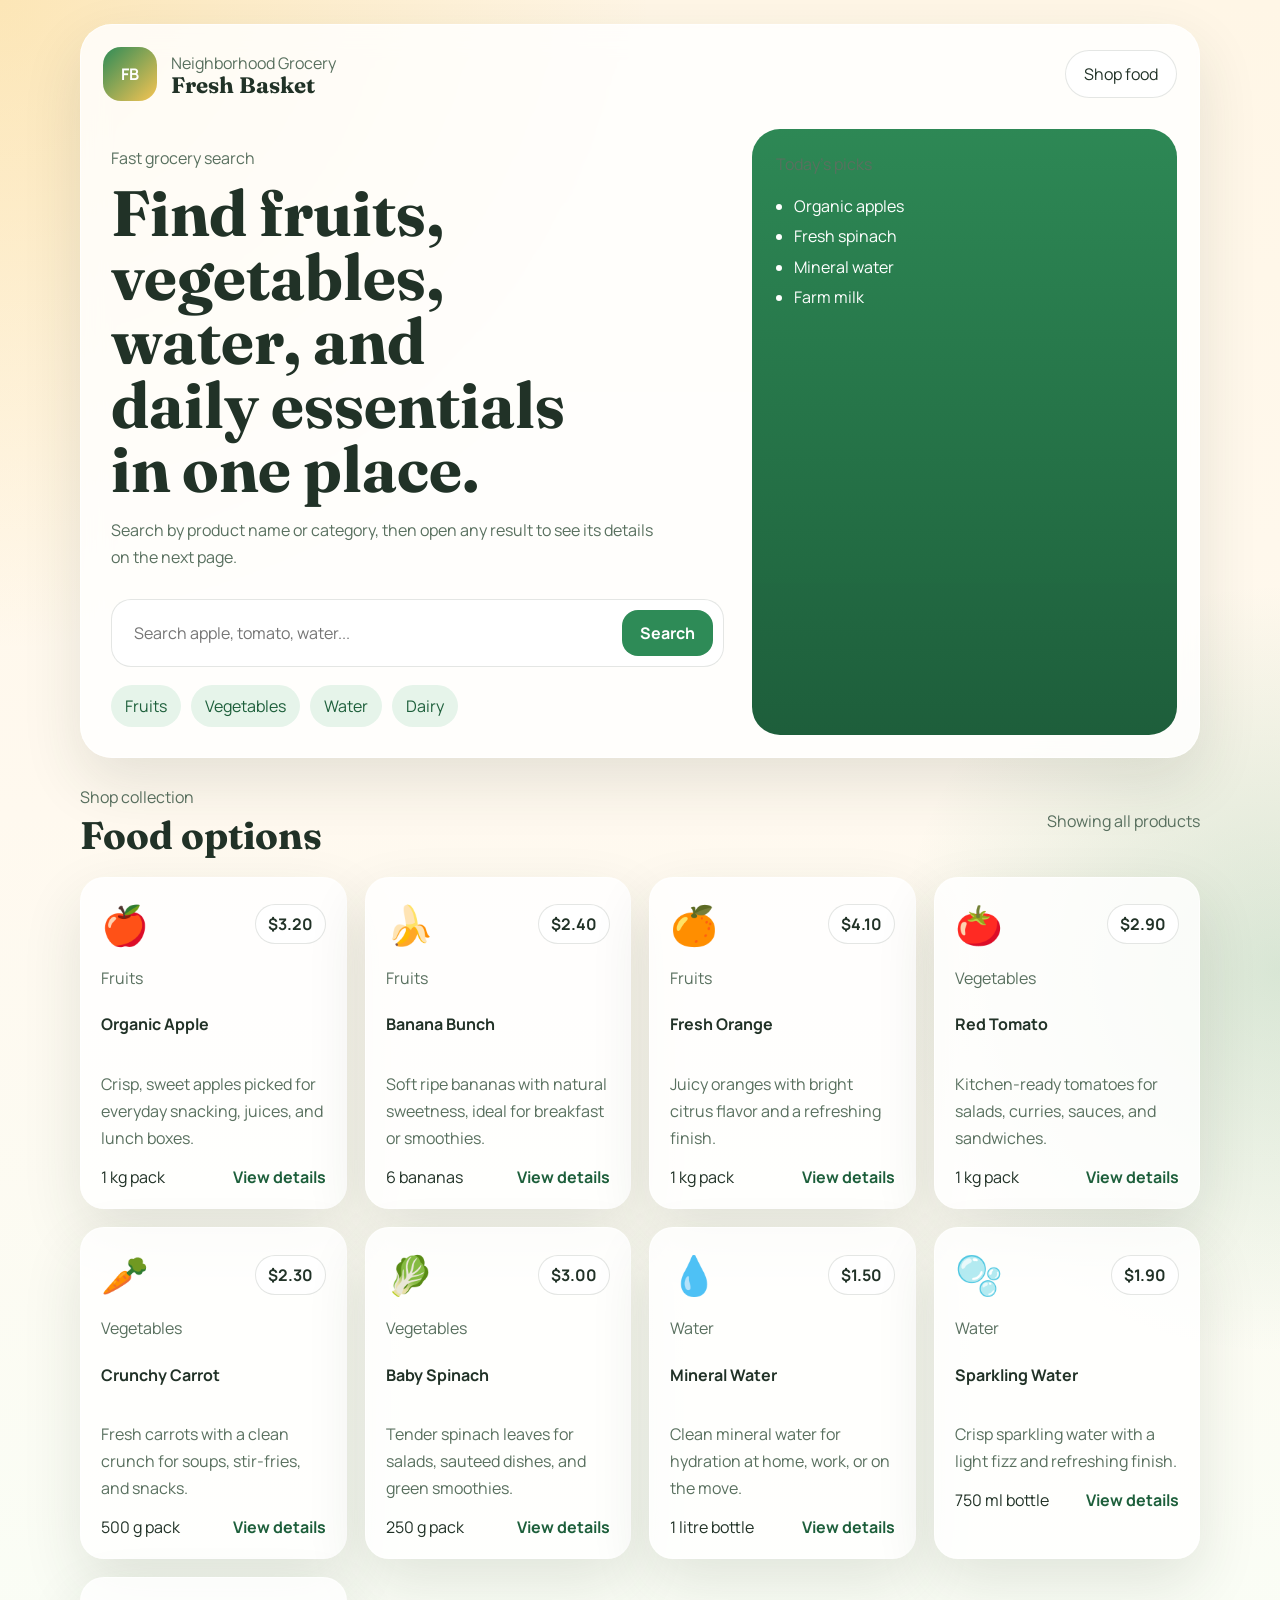
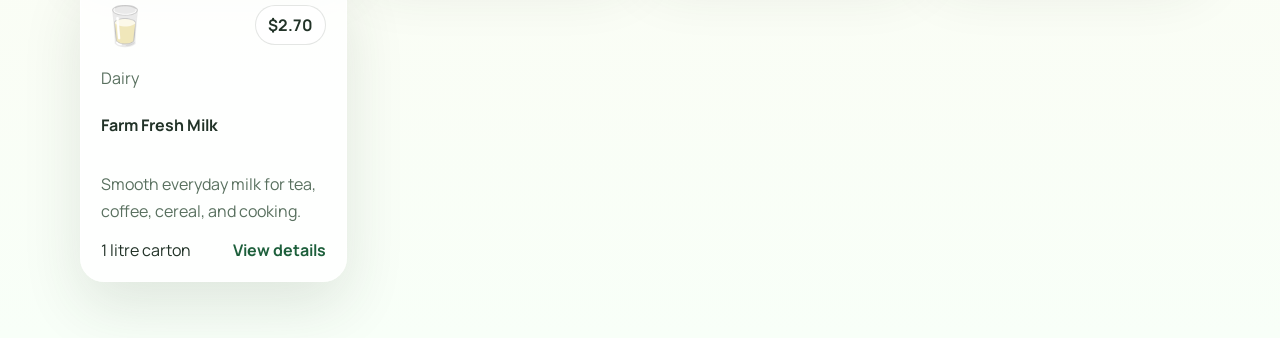
==== index.html @ c566b87c "Add two-page grocery shopping website" ====
<!DOCTYPE html>
<html lang="en">
<head>
  <meta charset="UTF-8">
  <meta name="viewport" content="width=device-width, initial-scale=1.0">
  <title>Fresh Basket Grocery</title>
  <link rel="preconnect" href="https://fonts.googleapis.com">
  <link rel="preconnect" href="https://fonts.gstatic.com" crossorigin>
  <link href="https://fonts.googleapis.com/css2?family=Fraunces:wght@600;700&family=Manrope:wght@400;500;700&display=swap" rel="stylesheet">
  <link rel="stylesheet" href="styles.css">
</head>
<body data-page="home">
  <div class="page-shell">
    <header class="hero">
      <nav class="topbar">
        <div class="brand">
          <span class="brand-mark">FB</span>
          <div>
            <p class="brand-kicker">Neighborhood Grocery</p>
            <h1>Fresh Basket</h1>
          </div>
        </div>
        <a class="top-link" href="#catalog">Shop food</a>
      </nav>

      <section class="hero-grid">
        <div class="hero-copy">
          <p class="eyebrow">Fast grocery search</p>
          <h2>Find fruits, vegetables, water, and daily essentials in one place.</h2>
          <p class="hero-text">
            Search by product name or category, then open any result to see its details on the next page.
          </p>

          <form id="search-form" class="search-panel">
            <label class="visually-hidden" for="search-input">Search products</label>
            <input id="search-input" name="search" type="search" placeholder="Search apple, tomato, water..." autocomplete="off">
            <button type="submit">Search</button>
          </form>

          <div class="chips" aria-label="Popular filters">
            <button class="chip" type="button" data-filter="fruits">Fruits</button>
            <button class="chip" type="button" data-filter="vegetables">Vegetables</button>
            <button class="chip" type="button" data-filter="water">Water</button>
            <button class="chip" type="button" data-filter="dairy">Dairy</button>
          </div>
        </div>

        <aside class="hero-card">
          <p class="card-label">Today&apos;s picks</p>
          <ul>
            <li>Organic apples</li>
            <li>Fresh spinach</li>
            <li>Mineral water</li>
            <li>Farm milk</li>
          </ul>
        </aside>
      </section>
    </header>

    <main id="catalog" class="catalog-section">
      <div class="section-head">
        <div>
          <p class="eyebrow">Shop collection</p>
          <h3>Food options</h3>
        </div>
        <p id="results-summary" class="results-summary">Showing all products</p>
      </div>

      <section id="results" class="product-grid" aria-live="polite"></section>
    </main>
  </div>

  <script src="app.js"></script>
</body>
</html>
---- styles.css ----
:root {
  --bg: #fff9ef;
  --surface: rgba(255, 255, 255, 0.82);
  --surface-strong: #ffffff;
  --text: #213227;
  --muted: #59705f;
  --line: rgba(33, 50, 39, 0.12);
  --accent: #2e8b57;
  --accent-dark: #1d5f3b;
  --accent-soft: #e6f4ea;
  --warm: #f6c453;
  --shadow: 0 24px 60px rgba(40, 55, 42, 0.12);
}

* {
  box-sizing: border-box;
}

html {
  scroll-behavior: smooth;
}

body {
  margin: 0;
  min-height: 100vh;
  font-family: "Manrope", sans-serif;
  color: var(--text);
  background:
    radial-gradient(circle at top left, rgba(246, 196, 83, 0.32), transparent 28%),
    radial-gradient(circle at right center, rgba(46, 139, 87, 0.18), transparent 24%),
    linear-gradient(180deg, #fff6e6 0%, var(--bg) 42%, #f8fff8 100%);
}

a {
  color: inherit;
  text-decoration: none;
}

button,
input {
  font: inherit;
}

.page-shell {
  width: min(1120px, calc(100% - 32px));
  margin: 0 auto;
  padding: 24px 0 56px;
}

.hero,
.detail-card {
  background: var(--surface);
  border: 1px solid rgba(255, 255, 255, 0.72);
  backdrop-filter: blur(14px);
  box-shadow: var(--shadow);
}

.hero {
  border-radius: 32px;
  padding: 22px;
}

.topbar,
.hero-grid,
.section-head {
  display: flex;
  gap: 20px;
}

.topbar,
.section-head {
  align-items: center;
  justify-content: space-between;
}

.brand {
  display: flex;
  align-items: center;
  gap: 14px;
}

.brand-mark {
  display: inline-grid;
  place-items: center;
  width: 54px;
  height: 54px;
  border-radius: 18px;
  background: linear-gradient(135deg, var(--accent), var(--warm));
  color: #fff;
  font-weight: 700;
}

.brand-kicker,
.eyebrow,
.card-label,
.product-meta,
.results-summary {
  margin: 0;
  color: var(--muted);
}

.brand h1,
.hero-copy h2,
.section-head h3,
.detail-card h2 {
  margin: 0;
  font-family: "Fraunces", serif;
  line-height: 1;
}

.brand h1 {
  font-size: 1.4rem;
}

.top-link,
.back-link {
  padding: 12px 18px;
  border-radius: 999px;
  background: #fff;
  border: 1px solid var(--line);
}

.hero-grid {
  margin-top: 28px;
  align-items: stretch;
}

.hero-copy,
.hero-card {
  border-radius: 28px;
}

.hero-copy {
  flex: 1.3;
  padding: 18px 8px 8px;
}

.hero-copy h2 {
  font-size: clamp(2.4rem, 5vw, 4.8rem);
  margin-top: 12px;
  max-width: 11ch;
}

.hero-text {
  max-width: 56ch;
  color: var(--muted);
  line-height: 1.7;
}

.search-panel {
  display: flex;
  gap: 12px;
  margin-top: 28px;
  padding: 10px;
  border-radius: 20px;
  background: var(--surface-strong);
  border: 1px solid var(--line);
}

.search-panel input {
  flex: 1;
  min-width: 0;
  border: 0;
  outline: none;
  background: transparent;
  padding: 10px 12px;
}

.search-panel button,
.chip,
.detail-cta {
  border: 0;
  cursor: pointer;
  transition: transform 140ms ease, background 140ms ease;
}

.search-panel button,
.detail-cta {
  padding: 12px 18px;
  border-radius: 16px;
  background: var(--accent);
  color: #fff;
  font-weight: 700;
}

.search-panel button:hover,
.chip:hover,
.detail-cta:hover,
.product-card:hover {
  transform: translateY(-2px);
}

.chips {
  display: flex;
  flex-wrap: wrap;
  gap: 10px;
  margin-top: 18px;
}

.chip {
  padding: 10px 14px;
  border-radius: 999px;
  background: var(--accent-soft);
  color: var(--accent-dark);
}

.hero-card {
  flex: 0.8;
  padding: 24px;
  background:
    linear-gradient(180deg, rgba(46, 139, 87, 0.94), rgba(29, 95, 59, 0.95)),
    #21543a;
  color: #fff;
}

.hero-card ul {
  margin: 16px 0 0;
  padding-left: 18px;
  line-height: 1.9;
}

.catalog-section {
  padding-top: 28px;
}

.section-head h3 {
  font-size: clamp(1.8rem, 3vw, 2.6rem);
  margin-top: 8px;
}

.product-grid {
  display: grid;
  grid-template-columns: repeat(auto-fit, minmax(220px, 1fr));
  gap: 18px;
  margin-top: 22px;
}

.product-card {
  display: flex;
  flex-direction: column;
  gap: 14px;
  padding: 20px;
  border-radius: 24px;
  background: var(--surface);
  border: 1px solid rgba(255, 255, 255, 0.7);
  box-shadow: var(--shadow);
}

.product-emoji,
.detail-emoji {
  font-size: 2.4rem;
}

.product-title-row,
.detail-top {
  display: flex;
  align-items: center;
  justify-content: space-between;
  gap: 12px;
}

.product-title-row h4,
.detail-info h2 {
  margin: 0;
  font-size: 1.25rem;
}

.price-badge,
.detail-price {
  padding: 8px 12px;
  border-radius: 999px;
  background: #fff;
  border: 1px solid var(--line);
  font-weight: 700;
}

.product-card p,
.detail-copy {
  margin: 0;
  color: var(--muted);
  line-height: 1.7;
}

.product-footer,
.detail-facts {
  display: flex;
  align-items: center;
  justify-content: space-between;
  gap: 12px;
}

.view-link {
  color: var(--accent-dark);
  font-weight: 700;
}

.detail-shell {
  display: grid;
  gap: 20px;
  align-content: start;
  min-height: 100vh;
  padding-top: 42px;
}

.detail-header {
  display: flex;
  align-items: center;
  justify-content: space-between;
  gap: 12px;
}

.detail-card {
  border-radius: 32px;
  padding: 32px;
}

.detail-grid {
  display: grid;
  grid-template-columns: 180px 1fr;
  gap: 24px;
  align-items: start;
}

.detail-visual {
  display: grid;
  place-items: center;
  min-height: 180px;
  border-radius: 28px;
  background: linear-gradient(135deg, rgba(46, 139, 87, 0.12), rgba(246, 196, 83, 0.25));
}

.detail-emoji {
  font-size: 5rem;
}

.detail-info {
  display: grid;
  gap: 18px;
}

.fact-pill {
  padding: 10px 14px;
  border-radius: 999px;
  background: var(--accent-soft);
  color: var(--accent-dark);
}

.empty-state {
  padding: 36px 20px;
  border-radius: 24px;
  text-align: center;
  background: rgba(255, 255, 255, 0.72);
  border: 1px dashed var(--line);
}

.visually-hidden {
  position: absolute;
  width: 1px;
  height: 1px;
  padding: 0;
  margin: -1px;
  overflow: hidden;
  clip: rect(0, 0, 0, 0);
  white-space: nowrap;
  border: 0;
}

@media (max-width: 780px) {
  .topbar,
  .hero-grid,
  .section-head,
  .detail-grid,
  .detail-header,
  .product-footer,
  .detail-top,
  .detail-facts {
    flex-direction: column;
    align-items: flex-start;
  }

  .detail-grid {
    grid-template-columns: 1fr;
  }

  .page-shell {
    width: min(100% - 20px, 1120px);
  }

  .hero {
    padding: 18px;
  }

  .search-panel {
    flex-direction: column;
  }

  .search-panel button,
  .detail-cta,
  .top-link,
  .back-link {
    width: 100%;
    text-align: center;
  }
}
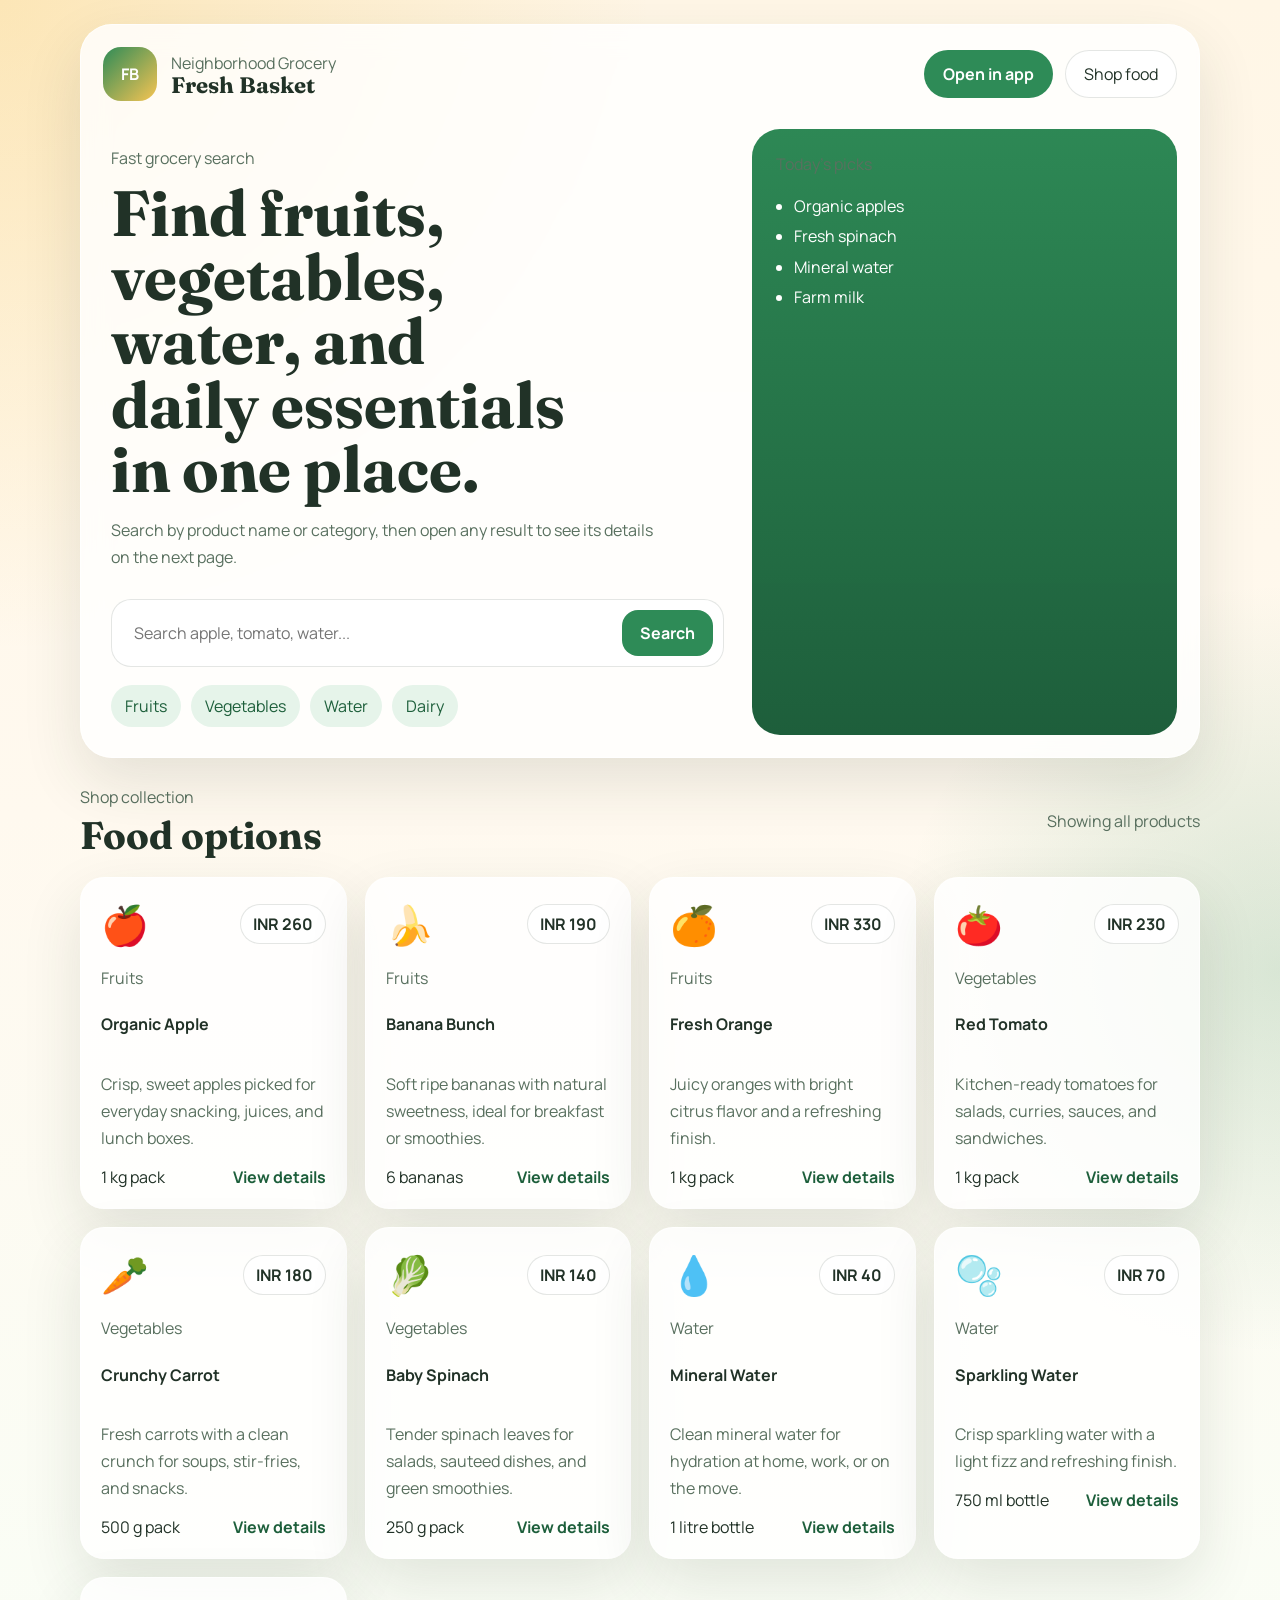
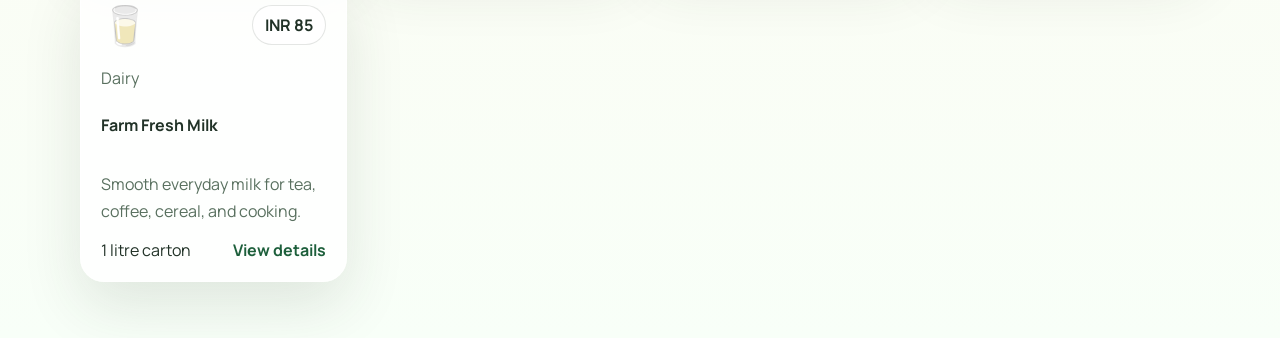
==== commit cd4b620e: "Add INR pricing and AppsFlyer open-in-app flow" ====
--- a/index.html
+++ b/index.html
@@ -20,7 +20,10 @@
             <h1>Fresh Basket</h1>
           </div>
         </div>
-        <a class="top-link" href="#catalog">Shop food</a>
+        <div class="top-actions">
+          <a class="app-link" id="open-in-app-home" href="https://noorulh.onelink.me/d28T">Open in app</a>
+          <a class="top-link" href="#catalog">Shop food</a>
+        </div>
       </nav>
 
       <section class="hero-grid">
@@ -70,6 +73,11 @@
     </main>
   </div>
 
+  <script>
+    !function(t,e,n,s,a,c,i,o,p){t.AppsFlyerSdkObject=a,t.AF=t.AF||function(){(t.AF.q=t.AF.q||[]).push([Date.now()].concat(Array.prototype.slice.call(arguments)))},t.AF.id=t.AF.id||i,t.AF.plugins={},o=e.createElement(n),p=e.getElementsByTagName(n)[0],o.async=1,o.src="https://websdk.appsflyersdk.com?"+(c.length>0?"st="+c.split(",").sort().join(",")+"&":"")+(i.length>0?"af_id="+i:""),p.parentNode.insertBefore(o,p)}(window,document,"script",0,"AF","banners",{banners: {key: "7b328ed2-de5b-42d7-9e5d-f75fc31e3854"}});
+    AF('banners', 'showBanner');
+  </script>
+  <script src="https://onelinksmartscript.appsflyersdk.com/onelink-smart-script-latest.js"></script>
   <script src="app.js"></script>
 </body>
 </html>
--- a/styles.css
+++ b/styles.css
@@ -113,11 +113,26 @@
 }
 
 .top-link,
+.app-link,
 .back-link {
   padding: 12px 18px;
   border-radius: 999px;
   background: #fff;
   border: 1px solid var(--line);
+}
+
+.top-actions,
+.detail-header-actions {
+  display: flex;
+  align-items: center;
+  gap: 12px;
+}
+
+.app-link {
+  background: var(--accent);
+  color: #fff;
+  border-color: transparent;
+  font-weight: 700;
 }
 
 .hero-grid {
@@ -371,6 +386,8 @@
   .section-head,
   .detail-grid,
   .detail-header,
+  .top-actions,
+  .detail-header-actions,
   .product-footer,
   .detail-top,
   .detail-facts {
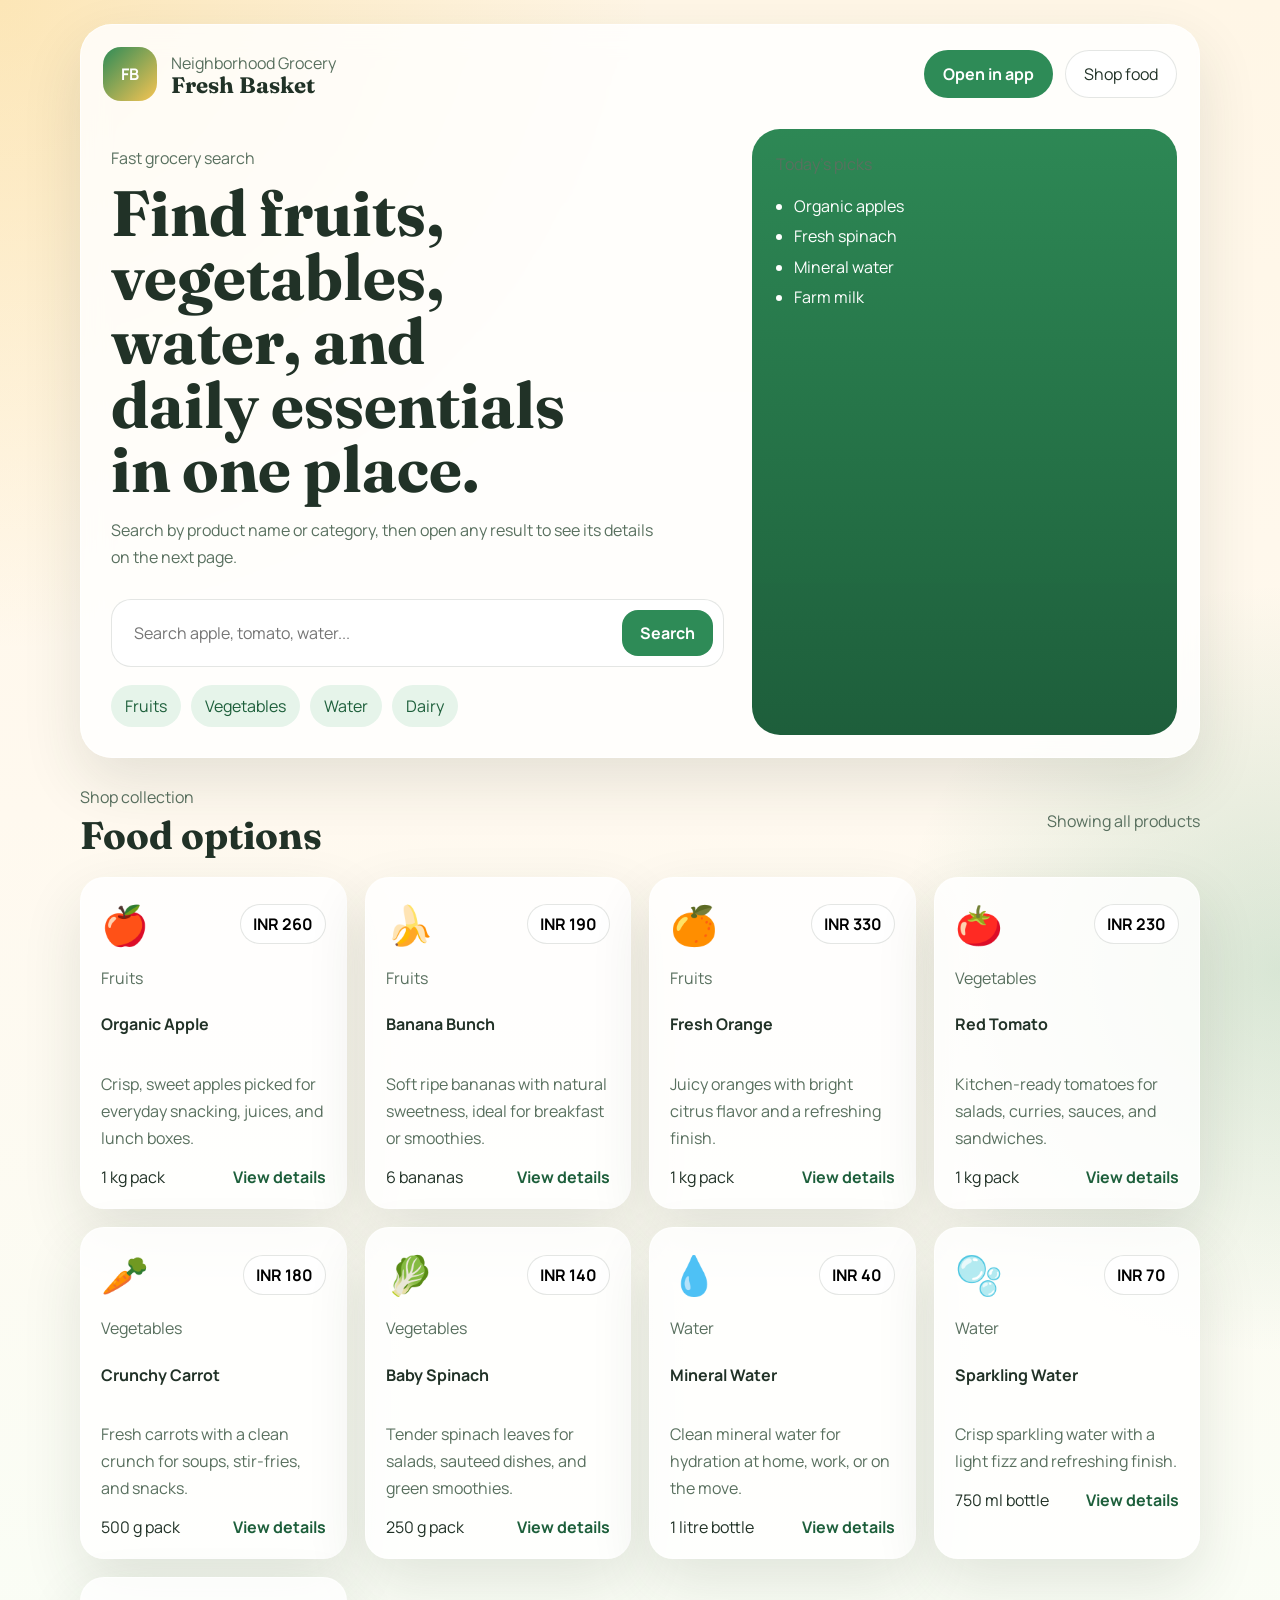
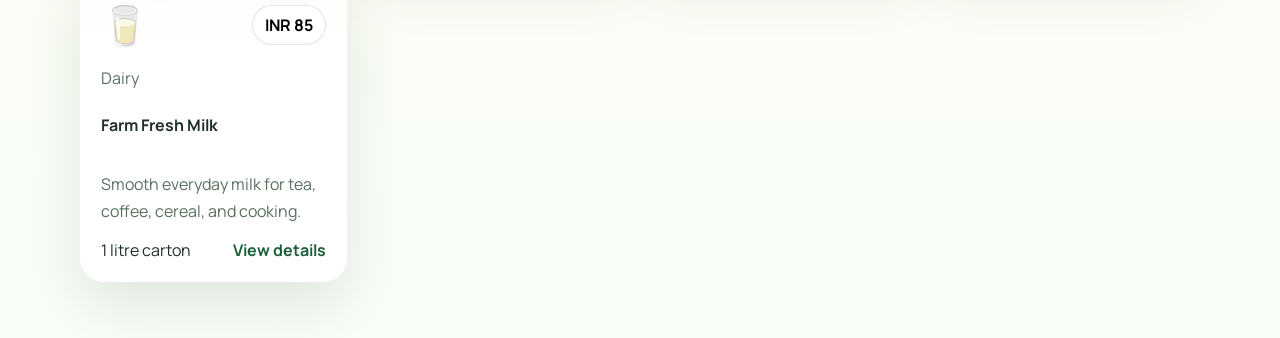
==== commit b9b2b642: "Publish grocery website" ====
--- a/index.html
+++ b/index.html
@@ -77,6 +77,7 @@
     !function(t,e,n,s,a,c,i,o,p){t.AppsFlyerSdkObject=a,t.AF=t.AF||function(){(t.AF.q=t.AF.q||[]).push([Date.now()].concat(Array.prototype.slice.call(arguments)))},t.AF.id=t.AF.id||i,t.AF.plugins={},o=e.createElement(n),p=e.getElementsByTagName(n)[0],o.async=1,o.src="https://websdk.appsflyersdk.com?"+(c.length>0?"st="+c.split(",").sort().join(",")+"&":"")+(i.length>0?"af_id="+i:""),p.parentNode.insertBefore(o,p)}(window,document,"script",0,"AF","banners",{banners: {key: "7b328ed2-de5b-42d7-9e5d-f75fc31e3854"}});
     AF('banners', 'showBanner');
   </script>
+  <script src="config.js"></script>
   <script src="https://onelinksmartscript.appsflyersdk.com/onelink-smart-script-latest.js"></script>
   <script src="app.js"></script>
 </body>
